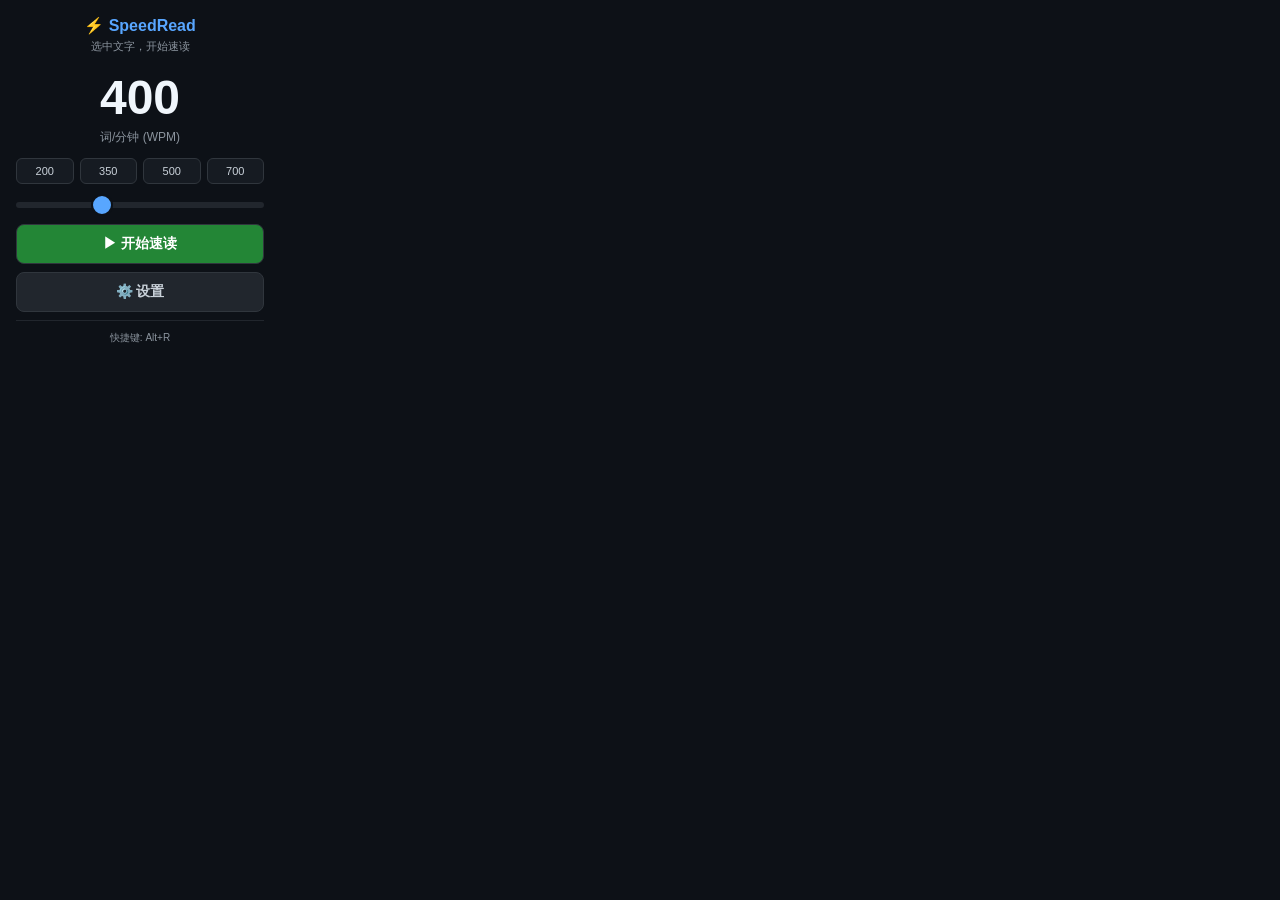
==== popup.html @ bf8d0ea7 "Initial: SpeedRead - RSVP极速阅读" ====
<!DOCTYPE html>
<html lang="zh-CN">
<head>
<meta charset="UTF-8"><meta name="viewport" content="width=device-width,initial-scale=1.0">
<title>SpeedRead</title>
<style>
*{margin:0;padding:0;box-sizing:border-box}
body{font-family:-apple-system,BlinkMacSystemFont,sans-serif;font-size:13px;color:#c9d1d9;background:#0d1117;width:280px;padding:16px;text-align:center}
h1{font-size:16px;color:#58a6ff;margin-bottom:4px}
.sub{font-size:11px;color:#8b949e;margin-bottom:16px}
.wpm-display{font-size:48px;font-weight:700;color:#f0f6fc;margin-bottom:4px}
.wpm-label{font-size:12px;color:#8b949e;margin-bottom:12px}
.slider{width:100%;-webkit-appearance:none;height:6px;border-radius:3px;background:#21262d;outline:none;margin-bottom:16px;cursor:pointer}
.slider::-webkit-slider-thumb{-webkit-appearance:none;width:22px;height:22px;border-radius:50%;background:#58a6ff;cursor:pointer;border:2px solid #0d1117}
.btn{display:block;width:100%;padding:10px;font-size:14px;font-weight:600;border:1px solid #30363d;border-radius:8px;cursor:pointer;background:#238636;color:#fff;margin-bottom:8px;transition:background 0.15s}
.btn:hover{background:#2ea043}
.btn-secondary{background:#21262d;color:#c9d1d9}
.btn-secondary:hover{background:#30363d}
.presets{display:flex;gap:6px;margin-bottom:12px}
.preset{flex:1;padding:6px;font-size:11px;border:1px solid #30363d;border-radius:6px;background:#161b22;color:#c9d1d9;cursor:pointer;transition:all 0.1s}
.preset:hover{border-color:#58a6ff;background:#1a2230}
.footer{padding-top:8px;border-top:1px solid #21262d;margin-top:8px}
.footer a{color:#8b949e;text-decoration:none;font-size:11px}
</style>
</head>
<body>
<h1>⚡ SpeedRead</h1>
<p class="sub">选中文字，开始速读</p>

<div class="wpm-display" id="wpm-val">400</div>
<div class="wpm-label">词/分钟 (WPM)</div>

<div class="presets">
  <button class="preset" data-wpm="200">200</button>
  <button class="preset" data-wpm="350">350</button>
  <button class="preset" data-wpm="500">500</button>
  <button class="preset" data-wpm="700">700</button>
</div>

<input type="range" class="slider" id="wpm-slider" min="100" max="1000" value="400" step="10">

<button class="btn" id="btn-start">▶ 开始速读</button>
<button class="btn btn-secondary" id="btn-settings">⚙️ 设置</button>

<div class="footer">
  <span style="font-size:10px;color:#8b949e">快捷键: Alt+R</span>
</div>

<script src="popup.js"></script>
</body>
</html>
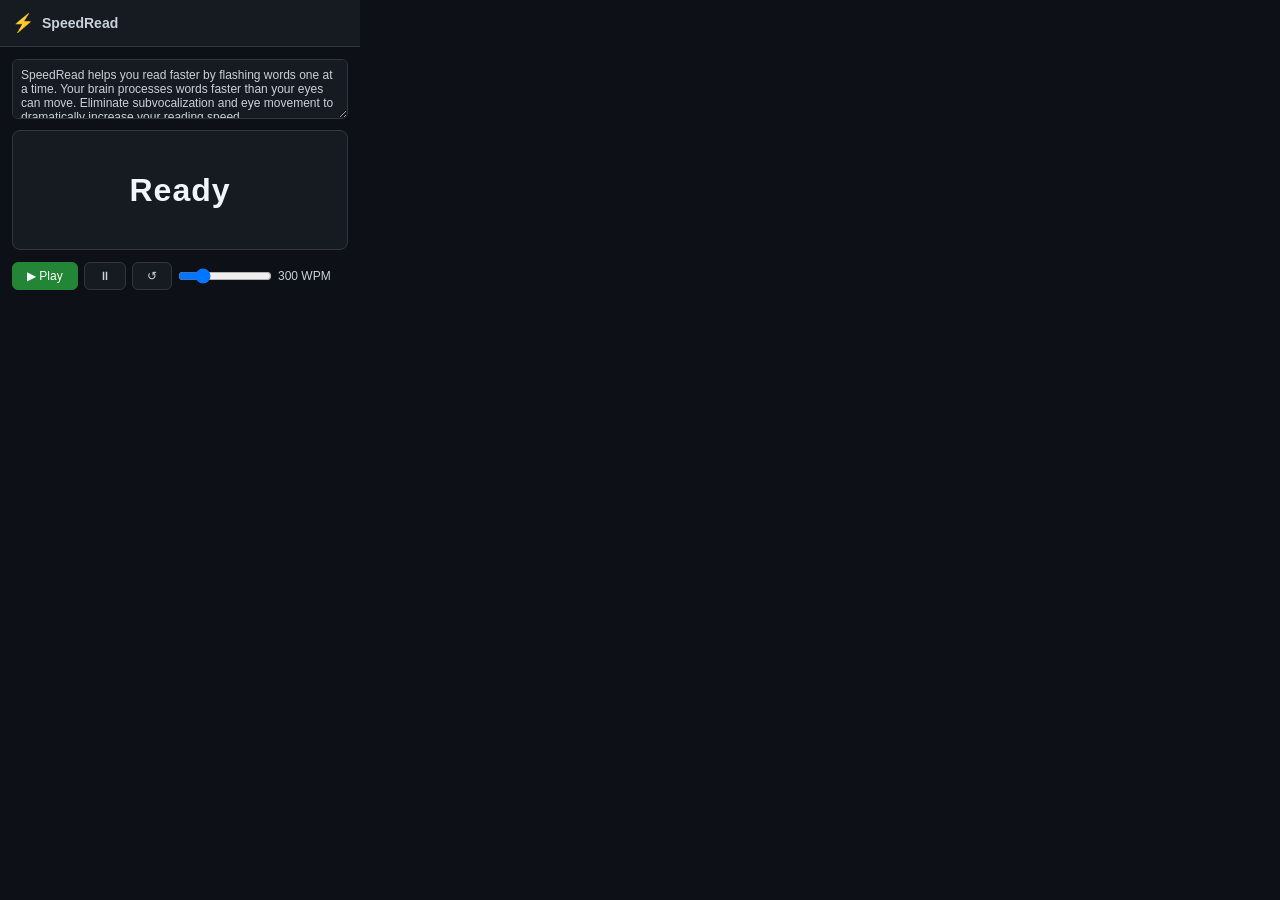
==== commit 5e0d0aa4: "Inject core functionality" ====
--- a/popup.html
+++ b/popup.html
@@ -1,51 +1,33 @@
-<!DOCTYPE html>
-<html lang="zh-CN">
-<head>
-<meta charset="UTF-8"><meta name="viewport" content="width=device-width,initial-scale=1.0">
-<title>SpeedRead</title>
-<style>
-*{margin:0;padding:0;box-sizing:border-box}
-body{font-family:-apple-system,BlinkMacSystemFont,sans-serif;font-size:13px;color:#c9d1d9;background:#0d1117;width:280px;padding:16px;text-align:center}
-h1{font-size:16px;color:#58a6ff;margin-bottom:4px}
-.sub{font-size:11px;color:#8b949e;margin-bottom:16px}
-.wpm-display{font-size:48px;font-weight:700;color:#f0f6fc;margin-bottom:4px}
-.wpm-label{font-size:12px;color:#8b949e;margin-bottom:12px}
-.slider{width:100%;-webkit-appearance:none;height:6px;border-radius:3px;background:#21262d;outline:none;margin-bottom:16px;cursor:pointer}
-.slider::-webkit-slider-thumb{-webkit-appearance:none;width:22px;height:22px;border-radius:50%;background:#58a6ff;cursor:pointer;border:2px solid #0d1117}
-.btn{display:block;width:100%;padding:10px;font-size:14px;font-weight:600;border:1px solid #30363d;border-radius:8px;cursor:pointer;background:#238636;color:#fff;margin-bottom:8px;transition:background 0.15s}
-.btn:hover{background:#2ea043}
-.btn-secondary{background:#21262d;color:#c9d1d9}
-.btn-secondary:hover{background:#30363d}
-.presets{display:flex;gap:6px;margin-bottom:12px}
-.preset{flex:1;padding:6px;font-size:11px;border:1px solid #30363d;border-radius:6px;background:#161b22;color:#c9d1d9;cursor:pointer;transition:all 0.1s}
-.preset:hover{border-color:#58a6ff;background:#1a2230}
-.footer{padding-top:8px;border-top:1px solid #21262d;margin-top:8px}
-.footer a{color:#8b949e;text-decoration:none;font-size:11px}
-</style>
-</head>
-<body>
-<h1>⚡ SpeedRead</h1>
-<p class="sub">选中文字，开始速读</p>
-
-<div class="wpm-display" id="wpm-val">400</div>
-<div class="wpm-label">词/分钟 (WPM)</div>
-
-<div class="presets">
-  <button class="preset" data-wpm="200">200</button>
-  <button class="preset" data-wpm="350">350</button>
-  <button class="preset" data-wpm="500">500</button>
-  <button class="preset" data-wpm="700">700</button>
+<!DOCTYPE html><html lang="en"><head><meta charset="UTF-8"><style>
+:root{--bg:#0d1117;--surface:#161b22;--border:#30363d;--text:#c9d1d9;--accent:#58a6ff;}
+*{margin:0;padding:0;box-sizing:border-box;}
+body{background:var(--bg);color:var(--text);width:360px;font-family:-apple-system,sans-serif;font-size:13px;}
+.header{background:var(--surface);padding:12px;border-bottom:1px solid var(--border);display:flex;align-items:center;gap:8px;}
+.header h1{font-size:14px;font-weight:600;}
+.content{padding:12px;}
+.word-display{background:var(--surface);border:1px solid var(--border);border-radius:8px;padding:40px 20px;text-align:center;margin-bottom:12px;min-height:120px;display:flex;align-items:center;justify-content:center;}
+.word{font-size:32px;font-weight:600;color:#f0f6fc;letter-spacing:1px;}
+.focus-letter{color:var(--accent);}
+.controls{display:flex;gap:6px;flex-wrap:wrap;align-items:center;}
+.btn{padding:6px 14px;border-radius:6px;border:none;font-size:12px;cursor:pointer;font-weight:500;background:var(--surface);color:var(--text);border:1px solid var(--border);}
+.btn.primary{background:#238636;color:#fff;border-color:#238636;}
+.btn.primary:hover{background:#2ea043;}
+.btn:hover{background:#30363d;}
+input[type=range]{flex:1;min-width:80px;}
+.wpm{font-size:12px;color:var(--text);min-width:70px;}
+textarea{width:100%;background:var(--surface);border:1px solid var(--border);border-radius:6px;padding:8px;color:var(--text);font-size:12px;resize:vertical;min-height:60px;margin-bottom:8px;font-family:inherit;}
+</style></head><body>
+<div class="header"><span style="font-size:18px;">⚡</span><h1>SpeedRead</h1></div>
+<div class="content">
+  <textarea id="text-input" placeholder="Paste text to speed read...">SpeedRead helps you read faster by flashing words one at a time. Your brain processes words faster than your eyes can move. Eliminate subvocalization and eye movement to dramatically increase your reading speed.</textarea>
+  <div class="word-display"><div class="word" id="word-display">Ready</div></div>
+  <div class="controls">
+    <button class="btn primary" id="play-btn">▶ Play</button>
+    <button class="btn" id="pause-btn">⏸</button>
+    <button class="btn" id="reset-btn">↺</button>
+    <input type="range" id="speed" min="100" max="1000" value="300" step="10">
+    <span class="wpm" id="wpm-label">300 WPM</span>
+  </div>
 </div>
-
-<input type="range" class="slider" id="wpm-slider" min="100" max="1000" value="400" step="10">
-
-<button class="btn" id="btn-start">▶ 开始速读</button>
-<button class="btn btn-secondary" id="btn-settings">⚙️ 设置</button>
-
-<div class="footer">
-  <span style="font-size:10px;color:#8b949e">快捷键: Alt+R</span>
-</div>
-
 <script src="popup.js"></script>
-</body>
-</html>
+</body></html>
